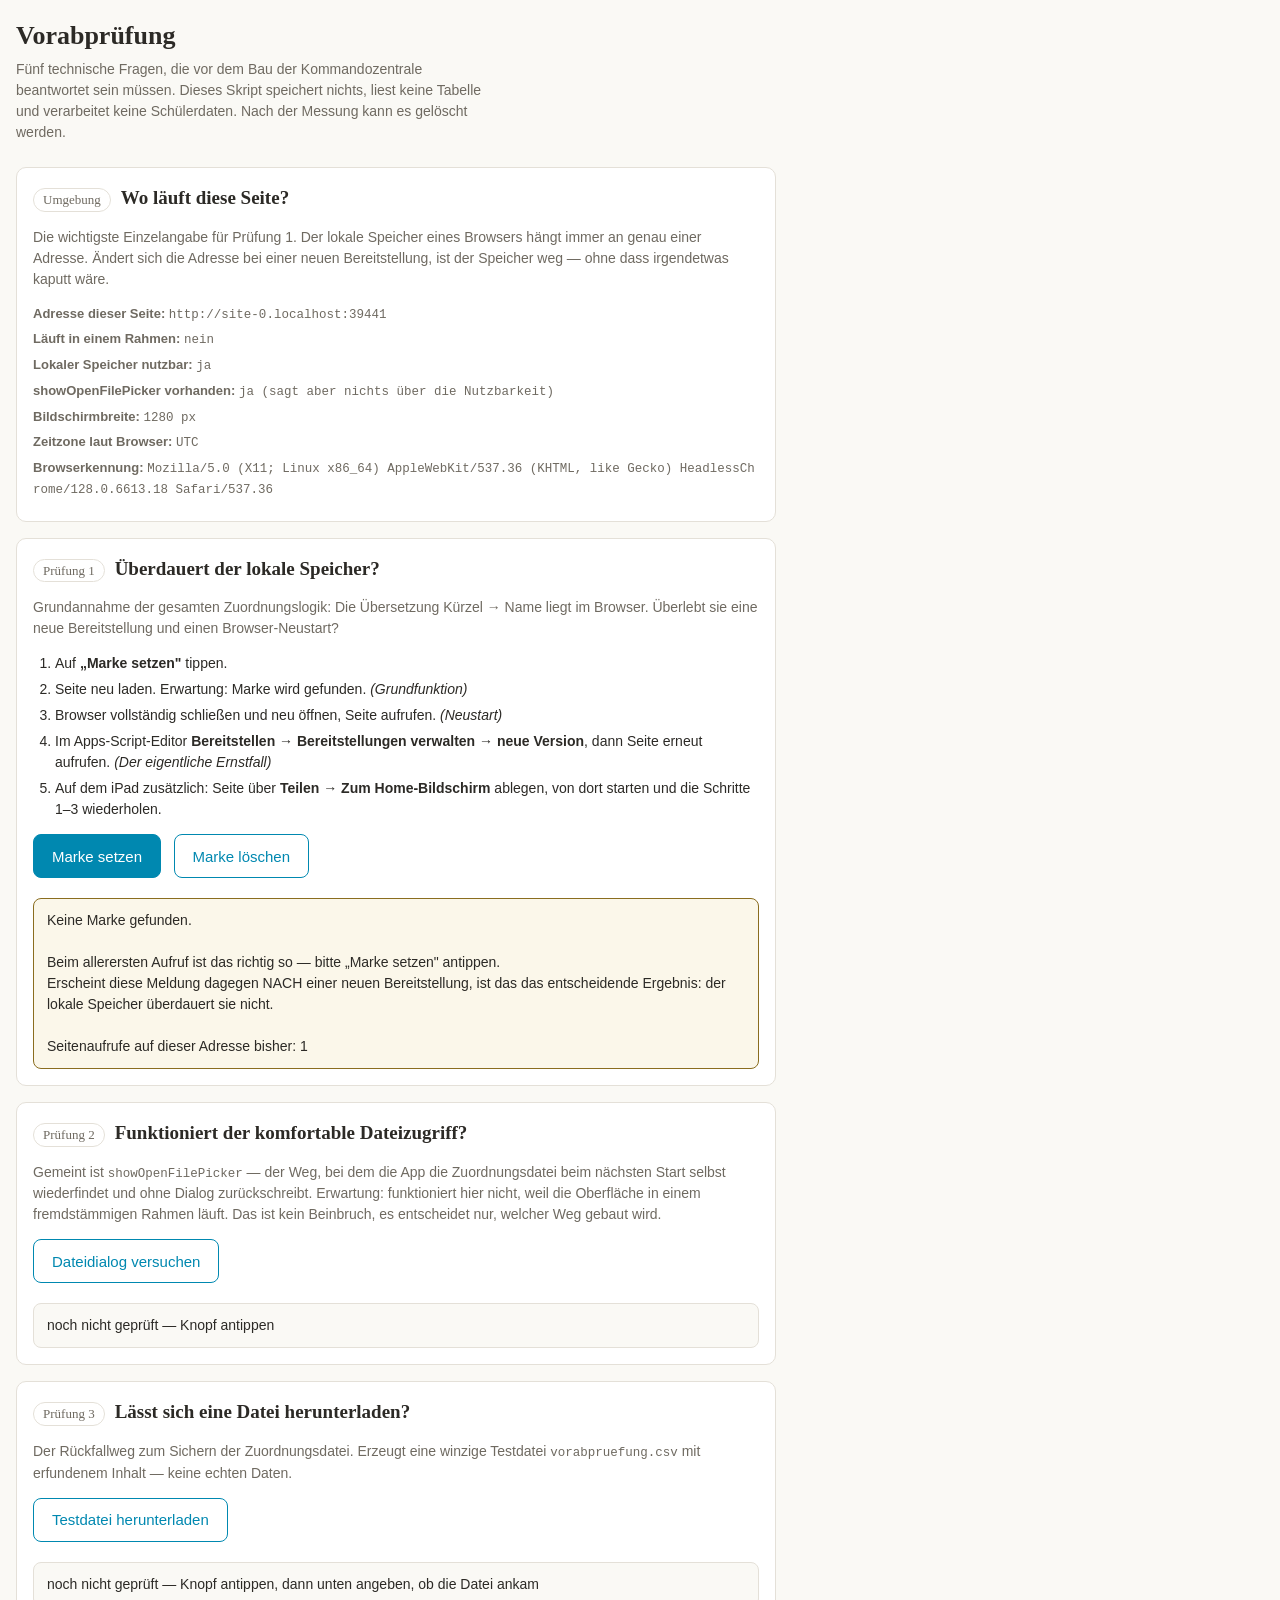
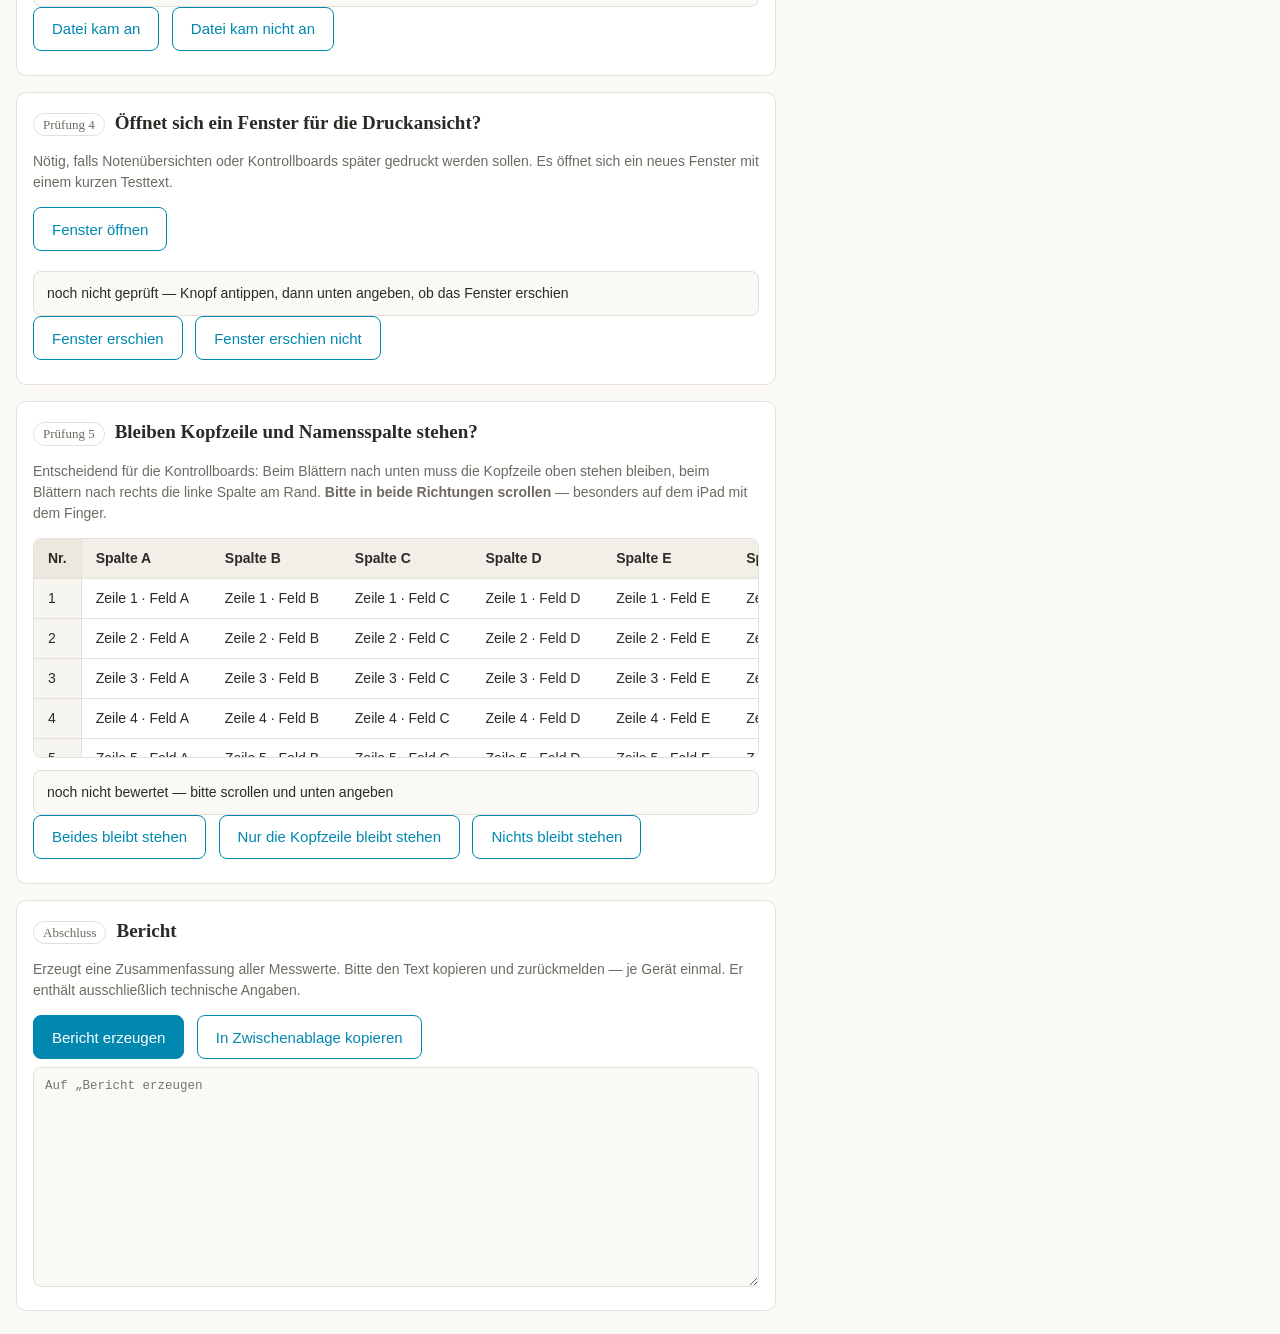
==== vorabpruefung/Index.html @ 0ca382cb "Add throwaway pre-flight check script (step 0) Standalone Apps Script web app that measures the five" ====
<!DOCTYPE html>
<html lang="de">
<head>
  <base target="_top">
  <meta charset="utf-8">
  <title>Vorabprüfung</title>
  <style>
    :root {
      --grund:        #faf9f5;
      --flaeche:      #ffffff;
      --text:         #2c2a26;
      --text-leise:   #6f6a61;
      --linie:        #e4e0d8;
      --akzent:       #0088b0;
      --gut:          #1e7a4c;
      --schlecht:     #b3261e;
      --offen:        #8a6d1f;
      --serif:        Georgia, 'Iowan Old Style', 'Times New Roman', serif;
      --sans:         -apple-system, BlinkMacSystemFont, 'Segoe UI', Roboto, sans-serif;
      --abstand:      16px;
      --radius:       10px;
    }

    * { box-sizing: border-box; }

    body {
      margin: 0;
      padding: var(--abstand);
      background: var(--grund);
      color: var(--text);
      font-family: var(--sans);
      font-size: 16px;
      line-height: 1.5;
      -webkit-text-size-adjust: 100%;
    }

    h1, h2 { font-family: var(--serif); font-weight: 600; }
    h1 { font-size: 26px; margin: 0 0 4px; }
    h2 { font-size: 19px; margin: 0 0 8px; }

    .hinweis {
      color: var(--text-leise);
      font-size: 14px;
      margin: 0 0 24px;
      max-width: 60ch;
    }

    .karte {
      background: var(--flaeche);
      border: 1px solid var(--linie);
      border-radius: var(--radius);
      padding: var(--abstand);
      margin-bottom: var(--abstand);
      max-width: 760px;
    }

    .kopf {
      display: flex;
      align-items: baseline;
      gap: 10px;
      flex-wrap: wrap;
      margin-bottom: 6px;
    }

    .nummer {
      font-family: var(--serif);
      font-size: 13px;
      color: var(--text-leise);
      border: 1px solid var(--linie);
      border-radius: 999px;
      padding: 1px 9px;
      white-space: nowrap;
    }

    .frage { color: var(--text-leise); font-size: 14px; margin: 0 0 14px; }

    button {
      font-family: var(--sans);
      font-size: 15px;
      min-height: 44px;
      padding: 10px 18px;
      margin: 0 8px 8px 0;
      background: var(--flaeche);
      color: var(--akzent);
      border: 1px solid var(--akzent);
      border-radius: 8px;
      cursor: pointer;
      -webkit-tap-highlight-color: transparent;
    }
    button:active { background: #f0f8fb; }
    button.wichtig { background: var(--akzent); color: #fff; }

    .ergebnis {
      margin-top: 12px;
      padding: 11px 13px;
      border-radius: 8px;
      border: 1px solid var(--linie);
      background: var(--grund);
      font-size: 14px;
      white-space: pre-wrap;
      word-break: break-word;
    }
    .ergebnis.gut      { border-color: var(--gut);      background: #f1f8f4; }
    .ergebnis.schlecht { border-color: var(--schlecht); background: #fdf3f2; }
    .ergebnis.offen    { border-color: var(--offen);    background: #fbf7ea; }

    .marke { font-weight: 600; }
    .marke.gut      { color: var(--gut); }
    .marke.schlecht { color: var(--schlecht); }
    .marke.offen    { color: var(--offen); }

    code, .technisch {
      font-family: ui-monospace, 'SF Mono', Menlo, Consolas, monospace;
      font-size: 12.5px;
      word-break: break-all;
    }

    /* --- Prüfung 5: sticky im eigenen Scroll-Container --------------------- */
    .scrollbereich {
      height: 220px;
      overflow: auto;
      border: 1px solid var(--linie);
      border-radius: 8px;
      background: var(--flaeche);
      -webkit-overflow-scrolling: touch;
    }
    .scrollbereich table { border-collapse: separate; border-spacing: 0; width: max-content; min-width: 100%; }
    .scrollbereich th, .scrollbereich td {
      padding: 9px 14px;
      border-bottom: 1px solid var(--linie);
      text-align: left;
      font-size: 14px;
      white-space: nowrap;
      background: var(--flaeche);
    }
    .scrollbereich thead th {
      position: -webkit-sticky; position: sticky; top: 0; z-index: 2;
      background: #f2efe8;
      border-bottom: 1px solid var(--linie);
    }
    .scrollbereich .haftlinks {
      position: -webkit-sticky; position: sticky; left: 0; z-index: 1;
      background: #f7f5f0;
      border-right: 1px solid var(--linie);
    }
    .scrollbereich thead th.haftlinks { z-index: 3; background: #ece8df; }

    .umgebung { font-size: 13px; color: var(--text-leise); }
    .umgebung div { margin-bottom: 5px; }

    textarea {
      width: 100%;
      min-height: 220px;
      font-family: ui-monospace, Menlo, Consolas, monospace;
      font-size: 12.5px;
      padding: 11px;
      border: 1px solid var(--linie);
      border-radius: 8px;
      background: var(--grund);
      color: var(--text);
    }

    ol.anleitung { margin: 0 0 14px; padding-left: 22px; font-size: 14px; }
    ol.anleitung li { margin-bottom: 5px; }

    @media (prefers-reduced-motion: reduce) {
      * { animation: none !important; transition: none !important; }
    }
  </style>
</head>
<body>

  <h1>Vorabprüfung</h1>
  <p class="hinweis">
    Fünf technische Fragen, die vor dem Bau der Kommandozentrale beantwortet sein müssen.
    Dieses Skript speichert nichts, liest keine Tabelle und verarbeitet keine Schülerdaten.
    Nach der Messung kann es gelöscht werden.
  </p>

  <!-- ===================================================================== -->
  <div class="karte">
    <div class="kopf"><span class="nummer">Umgebung</span><h2>Wo läuft diese Seite?</h2></div>
    <p class="frage">
      Die wichtigste Einzelangabe für Prüfung&nbsp;1. Der lokale Speicher eines Browsers hängt
      immer an genau einer Adresse. Ändert sich die Adresse bei einer neuen Bereitstellung,
      ist der Speicher weg — ohne dass irgendetwas kaputt wäre.
    </p>
    <div class="umgebung" id="umgebung"></div>
  </div>

  <!-- ===================================================================== -->
  <div class="karte">
    <div class="kopf"><span class="nummer">Prüfung 1</span><h2>Überdauert der lokale Speicher?</h2></div>
    <p class="frage">
      Grundannahme der gesamten Zuordnungslogik: Die Übersetzung Kürzel&nbsp;→&nbsp;Name liegt
      im Browser. Überlebt sie eine neue Bereitstellung und einen Browser-Neustart?
    </p>

    <ol class="anleitung">
      <li>Auf <strong>„Marke setzen"</strong> tippen.</li>
      <li>Seite neu laden. Erwartung: Marke wird gefunden. <em>(Grundfunktion)</em></li>
      <li>Browser vollständig schließen und neu öffnen, Seite aufrufen. <em>(Neustart)</em></li>
      <li>Im Apps-Script-Editor <strong>Bereitstellen → Bereitstellungen verwalten → neue Version</strong>,
          dann Seite erneut aufrufen. <em>(Der eigentliche Ernstfall)</em></li>
      <li>Auf dem iPad zusätzlich: Seite über <strong>Teilen → Zum Home-Bildschirm</strong> ablegen,
          von dort starten und die Schritte 1–3 wiederholen.</li>
    </ol>

    <button class="wichtig" id="btnMarkeSetzen">Marke setzen</button>
    <button id="btnMarkeLoeschen">Marke löschen</button>
    <div class="ergebnis" id="erg1">wird geprüft …</div>
  </div>

  <!-- ===================================================================== -->
  <div class="karte">
    <div class="kopf"><span class="nummer">Prüfung 2</span><h2>Funktioniert der komfortable Dateizugriff?</h2></div>
    <p class="frage">
      Gemeint ist <code>showOpenFilePicker</code> — der Weg, bei dem die App die Zuordnungsdatei
      beim nächsten Start selbst wiederfindet und ohne Dialog zurückschreibt. Erwartung:
      funktioniert hier nicht, weil die Oberfläche in einem fremdstämmigen Rahmen läuft.
      Das ist kein Beinbruch, es entscheidet nur, welcher Weg gebaut wird.
    </p>
    <button id="btnPicker">Dateidialog versuchen</button>
    <div class="ergebnis" id="erg2">noch nicht geprüft — Knopf antippen</div>
  </div>

  <!-- ===================================================================== -->
  <div class="karte">
    <div class="kopf"><span class="nummer">Prüfung 3</span><h2>Lässt sich eine Datei herunterladen?</h2></div>
    <p class="frage">
      Der Rückfallweg zum Sichern der Zuordnungsdatei. Erzeugt eine winzige Testdatei
      <code>vorabpruefung.csv</code> mit erfundenem Inhalt — keine echten Daten.
    </p>
    <button id="btnDownload">Testdatei herunterladen</button>
    <div class="ergebnis" id="erg3">noch nicht geprüft — Knopf antippen, dann unten angeben, ob die Datei ankam</div>
    <button id="btn3ja">Datei kam an</button>
    <button id="btn3nein">Datei kam nicht an</button>
  </div>

  <!-- ===================================================================== -->
  <div class="karte">
    <div class="kopf"><span class="nummer">Prüfung 4</span><h2>Öffnet sich ein Fenster für die Druckansicht?</h2></div>
    <p class="frage">
      Nötig, falls Notenübersichten oder Kontrollboards später gedruckt werden sollen.
      Es öffnet sich ein neues Fenster mit einem kurzen Testtext.
    </p>
    <button id="btnFenster">Fenster öffnen</button>
    <div class="ergebnis" id="erg4">noch nicht geprüft — Knopf antippen, dann unten angeben, ob das Fenster erschien</div>
    <button id="btn4ja">Fenster erschien</button>
    <button id="btn4nein">Fenster erschien nicht</button>
  </div>

  <!-- ===================================================================== -->
  <div class="karte">
    <div class="kopf"><span class="nummer">Prüfung 5</span><h2>Bleiben Kopfzeile und Namensspalte stehen?</h2></div>
    <p class="frage">
      Entscheidend für die Kontrollboards: Beim Blättern nach unten muss die Kopfzeile oben
      stehen bleiben, beim Blättern nach rechts die linke Spalte am Rand. <strong>Bitte in
      beide Richtungen scrollen</strong> — besonders auf dem iPad mit dem Finger.
    </p>

    <div class="scrollbereich" id="scrollbereich">
      <table>
        <thead>
          <tr>
            <th class="haftlinks">Nr.</th>
            <th>Spalte A</th><th>Spalte B</th><th>Spalte C</th>
            <th>Spalte D</th><th>Spalte E</th><th>Spalte F</th>
            <th>Spalte G</th><th>Spalte H</th>
          </tr>
        </thead>
        <tbody id="stickyKoerper"></tbody>
      </table>
    </div>

    <div class="ergebnis" id="erg5">noch nicht bewertet — bitte scrollen und unten angeben</div>
    <button id="btn5ja">Beides bleibt stehen</button>
    <button id="btn5teil">Nur die Kopfzeile bleibt stehen</button>
    <button id="btn5nein">Nichts bleibt stehen</button>
  </div>

  <!-- ===================================================================== -->
  <div class="karte">
    <div class="kopf"><span class="nummer">Abschluss</span><h2>Bericht</h2></div>
    <p class="frage">
      Erzeugt eine Zusammenfassung aller Messwerte. Bitte den Text kopieren und
      zurückmelden — je Gerät einmal. Er enthält ausschließlich technische Angaben.
    </p>
    <button class="wichtig" id="btnBericht">Bericht erzeugen</button>
    <button id="btnKopieren">In Zwischenablage kopieren</button>
    <div id="kopierStatus" class="ergebnis" style="display:none"></div>
    <textarea id="bericht" readonly placeholder="Auf „Bericht erzeugen" tippen …"></textarea>
  </div>

<script>
(function () {
  'use strict';

  var SCHLUESSEL = 'vorabpruefung_marke';
  var SITZUNG    = 'vorabpruefung_zaehler';

  // Ergebnisse, die der Bericht am Ende einsammelt.
  var befund = {
    p1: 'nicht geprüft',
    p2: 'nicht geprüft',
    p3: 'nicht geprüft',
    p4: 'nicht geprüft',
    p5: 'nicht geprüft'
  };

  // --- Gekapselter Speicherzugriff; Safari wirft im privaten Modus. --------
  function lies(schluessel) {
    try { return window.localStorage.getItem(schluessel); }
    catch (e) { return { fehler: e.name + ': ' + e.message }; }
  }
  function schreib(schluessel, wert) {
    try { window.localStorage.setItem(schluessel, wert); return true; }
    catch (e) { return e.name + ': ' + e.message; }
  }
  function entferne(schluessel) {
    try { window.localStorage.removeItem(schluessel); return true; }
    catch (e) { return e.name + ': ' + e.message; }
  }

  function el(id) { return document.getElementById(id); }

  function zeige(id, text, art) {
    var k = el(id);
    k.textContent = text;
    k.className = 'ergebnis' + (art ? ' ' + art : '');
  }

  function jetzt() {
    var d = new Date();
    function z(n) { return (n < 10 ? '0' : '') + n; }
    return d.getFullYear() + '-' + z(d.getMonth() + 1) + '-' + z(d.getDate()) +
           ' ' + z(d.getHours()) + ':' + z(d.getMinutes()) + ':' + z(d.getSeconds());
  }

  // === Umgebung ==========================================================
  var herkunft = '(nicht lesbar)';
  try { herkunft = window.location.origin; } catch (e) {}

  var imRahmen = false;
  try { imRahmen = (window.self !== window.top); } catch (e) { imRahmen = true; }

  var speicherVerfuegbar = true;
  var speicherFehler = '';
  try {
    window.localStorage.setItem('vorabpruefung_probe', '1');
    window.localStorage.removeItem('vorabpruefung_probe');
  } catch (e) {
    speicherVerfuegbar = false;
    speicherFehler = e.name + ': ' + e.message;
  }

  (function zeigeUmgebung() {
    var zeilen = [
      ['Adresse dieser Seite', herkunft],
      ['Läuft in einem Rahmen', imRahmen ? 'ja (erwartet)' : 'nein'],
      ['Lokaler Speicher nutzbar', speicherVerfuegbar ? 'ja' : 'NEIN — ' + speicherFehler],
      ['showOpenFilePicker vorhanden', (typeof window.showOpenFilePicker === 'function') ? 'ja (sagt aber nichts über die Nutzbarkeit)' : 'nein'],
      ['Bildschirmbreite', window.innerWidth + ' px'],
      ['Zeitzone laut Browser', (function () {
        try { return Intl.DateTimeFormat().resolvedOptions().timeZone; } catch (e) { return 'unbekannt'; }
      })()],
      ['Browserkennung', navigator.userAgent]
    ];
    var html = '';
    for (var i = 0; i < zeilen.length; i++) {
      html += '<div><strong>' + zeilen[i][0] + ':</strong> <span class="technisch">' +
              String(zeilen[i][1]).replace(/&/g, '&amp;').replace(/</g, '&lt;') + '</span></div>';
    }
    el('umgebung').innerHTML = html;
  })();

  // === Prüfung 1: lokaler Speicher =======================================
  function pruefeMarke() {
    if (!speicherVerfuegbar) {
      befund.p1 = 'FEHLGESCHLAGEN — lokaler Speicher gar nicht nutzbar (' + speicherFehler + ')';
      zeige('erg1', 'Der lokale Speicher ist auf diesem Gerät nicht nutzbar.\n' + speicherFehler,
            'schlecht');
      return;
    }

    var roh = lies(SCHLUESSEL);
    if (roh && roh.fehler) {
      befund.p1 = 'FEHLGESCHLAGEN — ' + roh.fehler;
      zeige('erg1', 'Lesefehler: ' + roh.fehler, 'schlecht');
      return;
    }

    // Sitzungszähler: zeigt, ob Speichern innerhalb einer Sitzung überhaupt greift.
    var zaehler = parseInt(lies(SITZUNG), 10);
    zaehler = (isNaN(zaehler) ? 0 : zaehler) + 1;
    schreib(SITZUNG, String(zaehler));

    if (!roh) {
      befund.p1 = 'keine Marke gefunden (Aufruf Nr. ' + zaehler + ')';
      zeige('erg1',
        'Keine Marke gefunden.\n\n' +
        'Beim allerersten Aufruf ist das richtig so — bitte „Marke setzen" antippen.\n' +
        'Erscheint diese Meldung dagegen NACH einer neuen Bereitstellung, ist das das ' +
        'entscheidende Ergebnis: der lokale Speicher überdauert sie nicht.\n\n' +
        'Seitenaufrufe auf dieser Adresse bisher: ' + zaehler,
        'offen');
      return;
    }

    var daten;
    try { daten = JSON.parse(roh); }
    catch (e) {
      befund.p1 = 'Marke unlesbar';
      zeige('erg1', 'Die Marke ist vorhanden, aber unlesbar: ' + roh, 'schlecht');
      return;
    }

    var gleicheAdresse = (daten.herkunft === herkunft);
    var text =
      'Marke gefunden.\n\n' +
      'gesetzt am:       ' + daten.zeit + '\n' +
      'gesetzt auf:      ' + daten.herkunft + '\n' +
      'aktuelle Adresse: ' + herkunft + '\n' +
      'Seitenaufrufe:    ' + zaehler + '\n\n';

    if (gleicheAdresse) {
      text += 'Die Adresse ist unverändert. Der lokale Speicher hat überdauert.\n' +
              'Bitte jetzt eine neue Version bereitstellen und erneut aufrufen — ' +
              'erst das ist der eigentliche Ernstfall.';
      befund.p1 = 'Marke überdauert, Adresse unverändert (gesetzt ' + daten.zeit + ', Aufruf Nr. ' + zaehler + ')';
      zeige('erg1', text, 'gut');
    } else {
      text += 'ACHTUNG: Die Adresse hat sich geändert — und die Marke ist trotzdem da. ' +
              'Das wäre ungewöhnlich. Bitte genau so zurückmelden.';
      befund.p1 = 'Marke überdauert TROTZ geänderter Adresse (' + daten.herkunft + ' → ' + herkunft + ')';
      zeige('erg1', text, 'offen');
    }
  }

  el('btnMarkeSetzen').addEventListener('click', function () {
    var ergebnis = schreib(SCHLUESSEL, JSON.stringify({ zeit: jetzt(), herkunft: herkunft }));
    if (ergebnis === true) {
      zeige('erg1', 'Marke gesetzt am ' + jetzt() + '.\n\n' +
                    'Jetzt bitte der Reihe nach: neu laden, Browser neu starten, ' +
                    'neue Version bereitstellen — und nach jedem Schritt wieder hierher.', 'gut');
      befund.p1 = 'Marke soeben gesetzt, noch nicht nachgeprüft';
    } else {
      zeige('erg1', 'Marke konnte nicht gesetzt werden: ' + ergebnis, 'schlecht');
      befund.p1 = 'FEHLGESCHLAGEN beim Setzen — ' + ergebnis;
    }
  });

  el('btnMarkeLoeschen').addEventListener('click', function () {
    entferne(SCHLUESSEL);
    entferne(SITZUNG);
    zeige('erg1', 'Marke und Zähler gelöscht. Die Prüfung beginnt von vorn.', 'offen');
    befund.p1 = 'zurückgesetzt';
  });

  // === Prüfung 2: Dateidialog ============================================
  el('btnPicker').addEventListener('click', function () {
    if (typeof window.showOpenFilePicker !== 'function') {
      befund.p2 = 'nicht vorhanden — Weg 2 (Dateiauswahl) nötig';
      zeige('erg2',
        'showOpenFilePicker ist in diesem Browser gar nicht vorhanden.\n' +
        'Erwartetes Ergebnis auf dem iPad. Die App nutzt den Dateiauswahl-Weg.',
        'offen');
      return;
    }
    try {
      var ergebnis = window.showOpenFilePicker({ multiple: false });
      if (ergebnis && typeof ergebnis.then === 'function') {
        ergebnis.then(function () {
          befund.p2 = 'FUNKTIONIERT — komfortabler Dateizugriff verfügbar';
          zeige('erg2', 'Der Dateidialog hat funktioniert. Der komfortable Weg ist verfügbar.', 'gut');
        }).catch(function (e) {
          if (e && e.name === 'AbortError') {
            befund.p2 = 'Dialog erschien, wurde aber abgebrochen — bitte wiederholen und eine Datei wählen';
            zeige('erg2', 'Der Dialog ist erschienen, wurde aber abgebrochen.\n' +
                          'Das heißt: der Weg funktioniert grundsätzlich. Bitte noch einmal ' +
                          'antippen und eine beliebige Datei auswählen.', 'offen');
          } else {
            befund.p2 = 'BLOCKIERT — ' + (e && e.name) + ': ' + (e && e.message);
            zeige('erg2', 'Der Dialog wurde blockiert.\n\n' + (e && e.name) + ': ' + (e && e.message) +
                          '\n\nErwartetes Ergebnis im Apps-Script-Rahmen. Die App nutzt den ' +
                          'Dateiauswahl-Weg.', 'offen');
          }
        });
      }
    } catch (e) {
      befund.p2 = 'BLOCKIERT (sofort) — ' + e.name + ': ' + e.message;
      zeige('erg2', 'Der Aufruf wurde sofort abgewiesen.\n\n' + e.name + ': ' + e.message +
                    '\n\nErwartetes Ergebnis. Die App nutzt den Dateiauswahl-Weg.', 'offen');
    }
  });

  // === Prüfung 3: Download ===============================================
  el('btnDownload').addEventListener('click', function () {
    try {
      var inhalt = '﻿schluessel;spalte_a;spalte_b\r\nTEST-01;wert;wert\r\n';
      var blob = new Blob([inhalt], { type: 'text/csv;charset=utf-8' });
      var url  = URL.createObjectURL(blob);
      var a = document.createElement('a');
      a.href = url;
      a.download = 'vorabpruefung.csv';
      document.body.appendChild(a);
      a.click();
      document.body.removeChild(a);
      setTimeout(function () { URL.revokeObjectURL(url); }, 4000);
      zeige('erg3', 'Download ausgelöst — es gab keinen Fehler.\n\n' +
                    'Bitte prüfen, ob „vorabpruefung.csv" tatsächlich angekommen ist, ' +
                    'und unten angeben.', 'offen');
      befund.p3 = 'ausgelöst, Ankunft noch nicht bestätigt';
    } catch (e) {
      zeige('erg3', 'Fehler: ' + e.name + ': ' + e.message, 'schlecht');
      befund.p3 = 'FEHLGESCHLAGEN — ' + e.name + ': ' + e.message;
    }
  });
  el('btn3ja').addEventListener('click', function () {
    befund.p3 = 'FUNKTIONIERT — Datei kam an';
    zeige('erg3', 'Notiert: Die Datei kam an.', 'gut');
  });
  el('btn3nein').addEventListener('click', function () {
    befund.p3 = 'FEHLGESCHLAGEN — Datei kam nicht an';
    zeige('erg3', 'Notiert: Die Datei kam nicht an.', 'schlecht');
  });

  // === Prüfung 4: Fenster ================================================
  el('btnFenster').addEventListener('click', function () {
    try {
      var html = '<!DOCTYPE html><html lang="de"><head><meta charset="utf-8">' +
                 '<title>Druckansicht</title></head><body style="font-family:Georgia,serif;padding:40px">' +
                 '<h1>Druckansicht</h1><p>Wenn Sie diesen Text sehen, funktioniert die Druckansicht.</p>' +
                 '</body></html>';
      var blob = new Blob([html], { type: 'text/html' });
      var url  = URL.createObjectURL(blob);
      var fenster = window.open(url, '_blank');
      if (!fenster) {
        zeige('erg4', 'Das Fenster wurde blockiert (kein Fenster-Objekt zurückgegeben).\n' +
                      'Möglicherweise ein Popup-Blocker. Bitte unten trotzdem angeben, ' +
                      'was Sie beobachtet haben.', 'schlecht');
        befund.p4 = 'BLOCKIERT — kein Fenster geöffnet';
      } else {
        zeige('erg4', 'Fenster ausgelöst — es gab keinen Fehler.\n\n' +
                      'Bitte prüfen, ob es tatsächlich erschien, und unten angeben.', 'offen');
        befund.p4 = 'ausgelöst, Erscheinen noch nicht bestätigt';
      }
      setTimeout(function () { URL.revokeObjectURL(url); }, 20000);
    } catch (e) {
      zeige('erg4', 'Fehler: ' + e.name + ': ' + e.message, 'schlecht');
      befund.p4 = 'FEHLGESCHLAGEN — ' + e.name + ': ' + e.message;
    }
  });
  el('btn4ja').addEventListener('click', function () {
    befund.p4 = 'FUNKTIONIERT — Fenster erschien';
    zeige('erg4', 'Notiert: Das Fenster erschien.', 'gut');
  });
  el('btn4nein').addEventListener('click', function () {
    befund.p4 = 'FEHLGESCHLAGEN — Fenster erschien nicht';
    zeige('erg4', 'Notiert: Das Fenster erschien nicht.', 'schlecht');
  });

  // === Prüfung 5: sticky =================================================
  (function baueTabelle() {
    var koerper = el('stickyKoerper');
    var html = '';
    for (var i = 1; i <= 25; i++) {
      html += '<tr><td class="haftlinks">' + i + '</td>';
      for (var s = 0; s < 8; s++) {
        html += '<td>Zeile ' + i + ' · Feld ' + String.fromCharCode(65 + s) + '</td>';
      }
      html += '</tr>';
    }
    koerper.innerHTML = html;
  })();

  // Zusätzlich maschinell prüfen, ob der Browser sticky überhaupt kennt.
  var stickyBekannt = (function () {
    try {
      var p = document.createElement('div');
      p.style.position = 'sticky';
      if (p.style.position === 'sticky') return true;
      p.style.position = '-webkit-sticky';
      return p.style.position === '-webkit-sticky';
    } catch (e) { return false; }
  })();

  el('btn5ja').addEventListener('click', function () {
    befund.p5 = 'FUNKTIONIERT — Kopfzeile und linke Spalte bleiben stehen';
    zeige('erg5', 'Notiert: Beides bleibt stehen.', 'gut');
  });
  el('btn5teil').addEventListener('click', function () {
    befund.p5 = 'TEILWEISE — nur die Kopfzeile bleibt stehen, die linke Spalte nicht';
    zeige('erg5', 'Notiert: Nur die Kopfzeile bleibt stehen.', 'offen');
  });
  el('btn5nein').addEventListener('click', function () {
    befund.p5 = 'FEHLGESCHLAGEN — nichts bleibt stehen';
    zeige('erg5', 'Notiert: Nichts bleibt stehen.', 'schlecht');
  });

  // === Bericht ===========================================================
  function erzeugeBericht() {
    var z = [];
    z.push('VORABPRUEFUNG — BERICHT');
    z.push('erzeugt: ' + jetzt());
    z.push('');
    z.push('UMGEBUNG');
    z.push('  Adresse:            ' + herkunft);
    z.push('  Im Rahmen:          ' + (imRahmen ? 'ja' : 'nein'));
    z.push('  Speicher nutzbar:   ' + (speicherVerfuegbar ? 'ja' : 'NEIN — ' + speicherFehler));
    z.push('  sticky bekannt:     ' + (stickyBekannt ? 'ja' : 'nein'));
    z.push('  Zeitzone:           ' + (function () {
      try { return Intl.DateTimeFormat().resolvedOptions().timeZone; } catch (e) { return 'unbekannt'; }
    })());
    z.push('  Breite:             ' + window.innerWidth + ' px');
    z.push('  Browser:            ' + navigator.userAgent);
    z.push('');
    z.push('ERGEBNISSE');
    z.push('  1 lokaler Speicher: ' + befund.p1);
    z.push('  2 Dateidialog:      ' + befund.p2);
    z.push('  3 Download:         ' + befund.p3);
    z.push('  4 Fenster:          ' + befund.p4);
    z.push('  5 haftende Spalten: ' + befund.p5);
    z.push('');
    z.push('GERAET (bitte von Hand ergaenzen): ');
    z.push('SCHRITT (neu geladen / Browser neu gestartet / neu bereitgestellt): ');
    return z.join('\n');
  }

  el('btnBericht').addEventListener('click', function () {
    el('bericht').value = erzeugeBericht();
  });

  el('btnKopieren').addEventListener('click', function () {
    var feld = el('bericht');
    if (!feld.value) feld.value = erzeugeBericht();
    var status = el('kopierStatus');
    status.style.display = 'block';

    function erfolg() {
      status.textContent = 'Kopiert. Bitte zurückmelden.';
      status.className = 'ergebnis gut';
    }
    function misserfolg() {
      status.textContent = 'Automatisches Kopieren nicht möglich — im Rahmen oft gesperrt. ' +
                           'Bitte den Text unten von Hand markieren und kopieren.';
      status.className = 'ergebnis offen';
    }

    try {
      if (navigator.clipboard && navigator.clipboard.writeText) {
        navigator.clipboard.writeText(feld.value).then(erfolg).catch(function () {
          feld.select(); misserfolg();
        });
      } else {
        feld.select();
        var ok = false;
        try { ok = document.execCommand('copy'); } catch (e) { ok = false; }
        if (ok) { erfolg(); } else { misserfolg(); }
      }
    } catch (e) {
      feld.select();
      misserfolg();
    }
  });

  // === Start =============================================================
  pruefeMarke();
})();
</script>

</body>
</html>
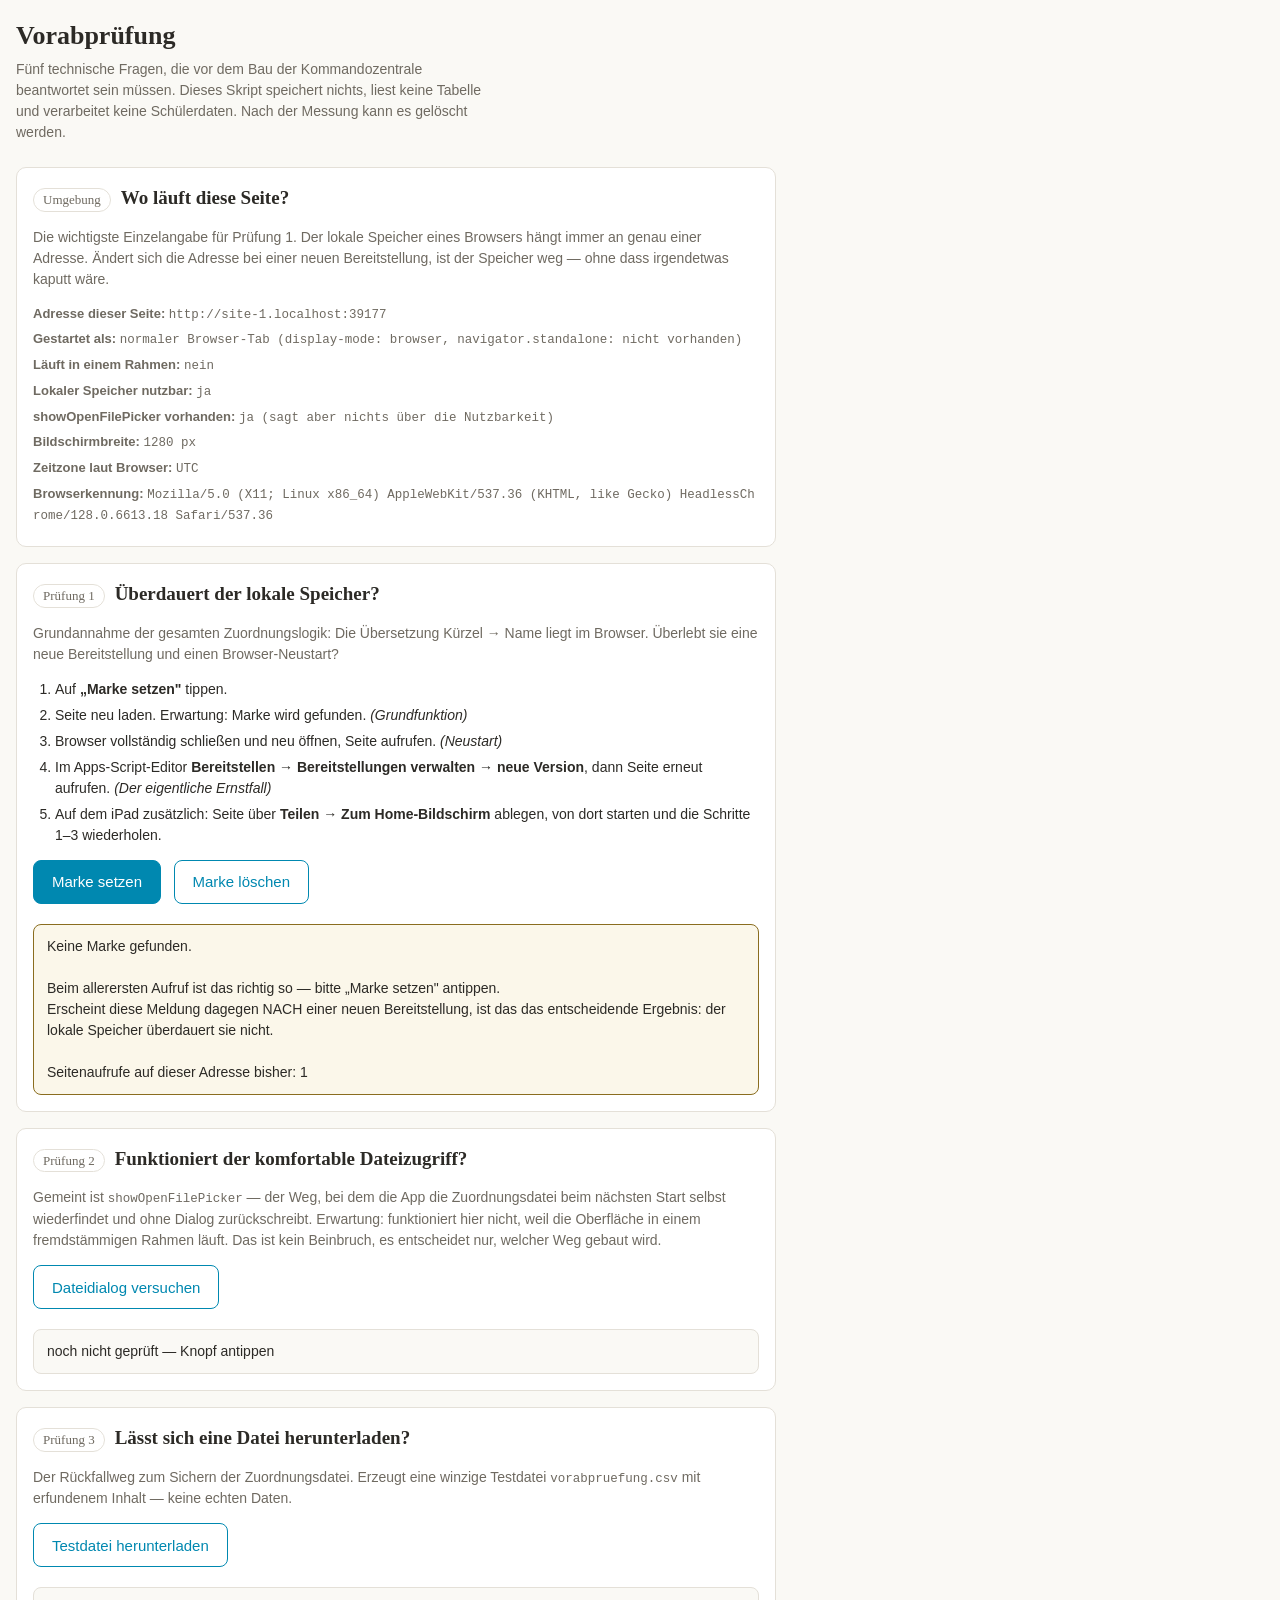
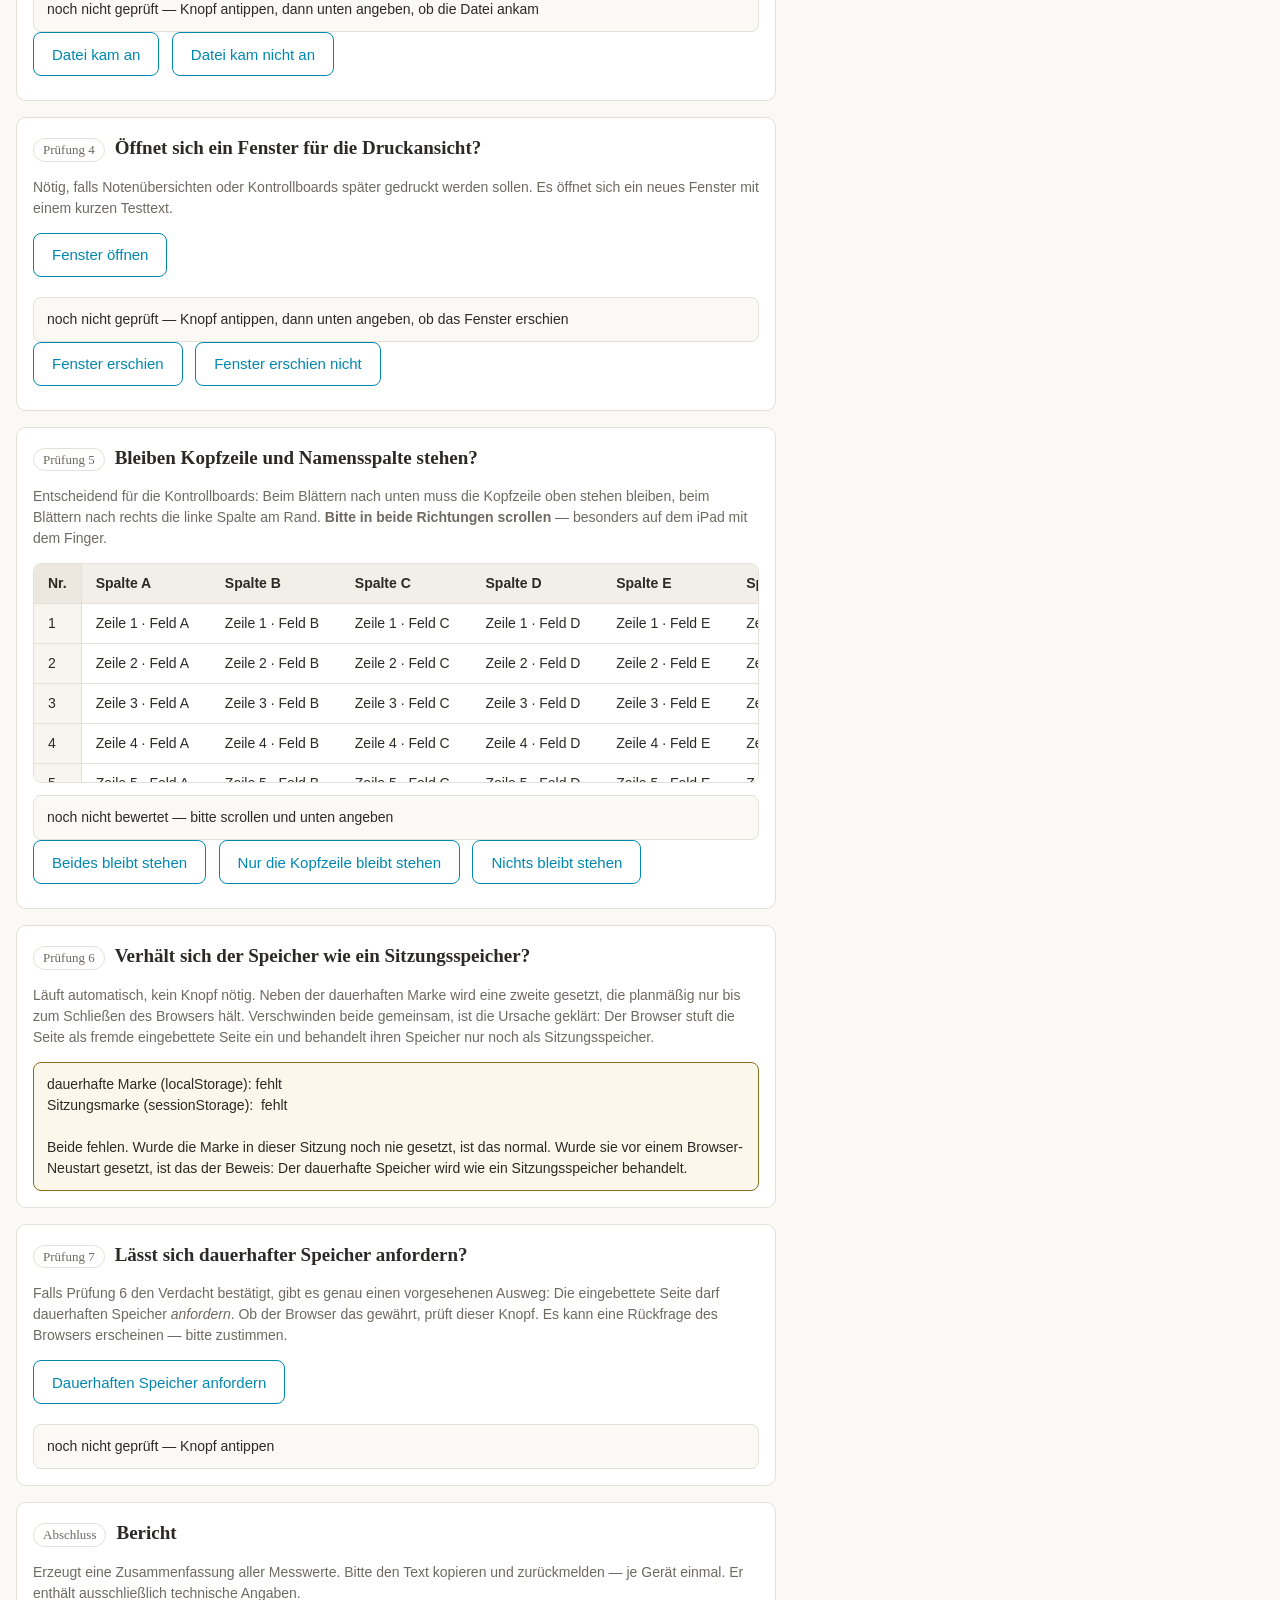
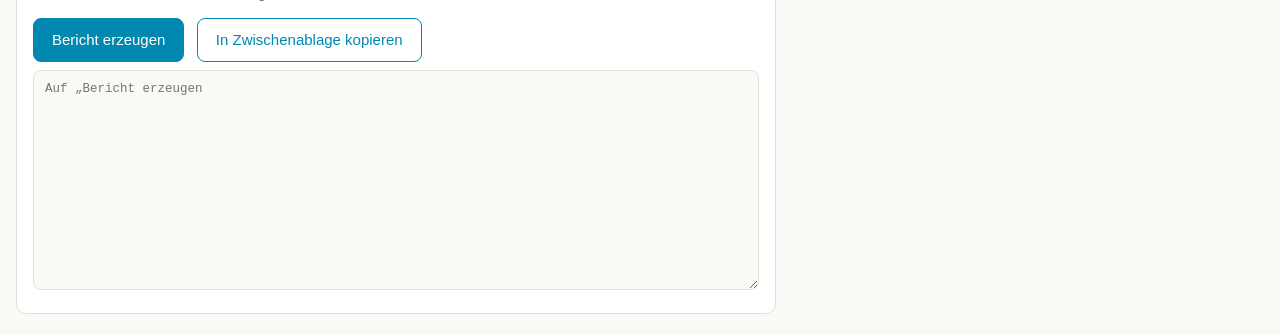
==== commit 434c7319: "Extend pre-flight check with storage-partitioning probes First round showed the iPad loses the local" ====
--- a/vorabpruefung/Index.html
+++ b/vorabpruefung/Index.html
@@ -281,6 +281,31 @@
 
   <!-- ===================================================================== -->
   <div class="karte">
+    <div class="kopf"><span class="nummer">Prüfung 6</span><h2>Verhält sich der Speicher wie ein Sitzungsspeicher?</h2></div>
+    <p class="frage">
+      Läuft automatisch, kein Knopf nötig. Neben der dauerhaften Marke wird eine zweite
+      gesetzt, die planmäßig nur bis zum Schließen des Browsers hält. Verschwinden beide
+      gemeinsam, ist die Ursache geklärt: Der Browser stuft die Seite als fremde
+      eingebettete Seite ein und behandelt ihren Speicher nur noch als Sitzungsspeicher.
+    </p>
+    <div class="ergebnis" id="erg6">wird geprüft …</div>
+  </div>
+
+  <!-- ===================================================================== -->
+  <div class="karte">
+    <div class="kopf"><span class="nummer">Prüfung 7</span><h2>Lässt sich dauerhafter Speicher anfordern?</h2></div>
+    <p class="frage">
+      Falls Prüfung 6 den Verdacht bestätigt, gibt es genau einen vorgesehenen Ausweg:
+      Die eingebettete Seite darf dauerhaften Speicher <em>anfordern</em>. Ob der Browser
+      das gewährt, prüft dieser Knopf. Es kann eine Rückfrage des Browsers erscheinen —
+      bitte zustimmen.
+    </p>
+    <button id="btnSpeicherzugriff">Dauerhaften Speicher anfordern</button>
+    <div class="ergebnis" id="erg7">noch nicht geprüft — Knopf antippen</div>
+  </div>
+
+  <!-- ===================================================================== -->
+  <div class="karte">
     <div class="kopf"><span class="nummer">Abschluss</span><h2>Bericht</h2></div>
     <p class="frage">
       Erzeugt eine Zusammenfassung aller Messwerte. Bitte den Text kopieren und
@@ -298,6 +323,7 @@
 
   var SCHLUESSEL = 'vorabpruefung_marke';
   var SITZUNG    = 'vorabpruefung_zaehler';
+  var SITZMARKE  = 'vorabpruefung_sitzungsmarke';
 
   // Ergebnisse, die der Bericht am Ende einsammelt.
   var befund = {
@@ -305,7 +331,9 @@
     p2: 'nicht geprüft',
     p3: 'nicht geprüft',
     p4: 'nicht geprüft',
-    p5: 'nicht geprüft'
+    p5: 'nicht geprüft',
+    p6: 'nicht geprüft',
+    p7: 'nicht geprüft'
   };
 
   // --- Gekapselter Speicherzugriff; Safari wirft im privaten Modus. --------
@@ -320,6 +348,15 @@
   function entferne(schluessel) {
     try { window.localStorage.removeItem(schluessel); return true; }
     catch (e) { return e.name + ': ' + e.message; }
+  }
+
+  // Sitzungsspeicher: ueberlebt planmaessig das Neuladen, aber nie einen
+  // Browser-Neustart. Dient als Vergleichsmassstab fuer Pruefung 6.
+  function liesSitzung(schluessel) {
+    try { return window.sessionStorage.getItem(schluessel); } catch (e) { return null; }
+  }
+  function schreibSitzung(schluessel, wert) {
+    try { window.sessionStorage.setItem(schluessel, wert); return true; } catch (e) { return false; }
   }
 
   function el(id) { return document.getElementById(id); }
@@ -343,6 +380,28 @@
 
   var imRahmen = false;
   try { imRahmen = (window.self !== window.top); } catch (e) { imRahmen = true; }
+
+  // Laeuft die Seite als Home-Bildschirm-App oder im normalen Browser?
+  // Entscheidend fuer die Bewertung von Pruefung 1 auf dem iPad.
+  var anzeigeModus = (function () {
+    var treffer = [];
+    ['standalone', 'fullscreen', 'minimal-ui', 'browser'].forEach(function (modus) {
+      try {
+        if (window.matchMedia('(display-mode: ' + modus + ')').matches) treffer.push(modus);
+      } catch (e) {}
+    });
+    var navFlag = 'nicht vorhanden';
+    try {
+      if (typeof navigator.standalone !== 'undefined') navFlag = String(navigator.standalone);
+    } catch (e) {}
+    return {
+      medien: treffer.length ? treffer.join(', ') : 'unbekannt',
+      navigatorFlag: navFlag,
+      text: (treffer.indexOf('standalone') !== -1 || treffer.indexOf('fullscreen') !== -1 || navFlag === 'true')
+              ? 'Home-Bildschirm-App'
+              : (treffer.indexOf('browser') !== -1 ? 'normaler Browser-Tab' : 'nicht eindeutig erkennbar')
+    };
+  })();
 
   var speicherVerfuegbar = true;
   var speicherFehler = '';
@@ -357,6 +416,8 @@
   (function zeigeUmgebung() {
     var zeilen = [
       ['Adresse dieser Seite', herkunft],
+      ['Gestartet als', anzeigeModus.text + '  (display-mode: ' + anzeigeModus.medien +
+                        ', navigator.standalone: ' + anzeigeModus.navigatorFlag + ')'],
       ['Läuft in einem Rahmen', imRahmen ? 'ja (erwartet)' : 'nein'],
       ['Lokaler Speicher nutzbar', speicherVerfuegbar ? 'ja' : 'NEIN — ' + speicherFehler],
       ['showOpenFilePicker vorhanden', (typeof window.showOpenFilePicker === 'function') ? 'ja (sagt aber nichts über die Nutzbarkeit)' : 'nein'],
@@ -439,6 +500,7 @@
 
   el('btnMarkeSetzen').addEventListener('click', function () {
     var ergebnis = schreib(SCHLUESSEL, JSON.stringify({ zeit: jetzt(), herkunft: herkunft }));
+    schreibSitzung(SITZMARKE, jetzt());
     if (ergebnis === true) {
       zeige('erg1', 'Marke gesetzt am ' + jetzt() + '.\n\n' +
                     'Jetzt bitte der Reihe nach: neu laden, Browser neu starten, ' +
@@ -453,6 +515,7 @@
   el('btnMarkeLoeschen').addEventListener('click', function () {
     entferne(SCHLUESSEL);
     entferne(SITZUNG);
+    try { window.sessionStorage.removeItem(SITZMARKE); } catch (e) {}
     zeige('erg1', 'Marke und Zähler gelöscht. Die Prüfung beginnt von vorn.', 'offen');
     befund.p1 = 'zurückgesetzt';
   });
@@ -598,6 +661,86 @@
     zeige('erg5', 'Notiert: Nichts bleibt stehen.', 'schlecht');
   });
 
+  // === Prüfung 6: verhält sich localStorage wie sessionStorage? ==========
+  (function pruefeSpeicherart() {
+    var dauerhaft = lies(SCHLUESSEL);
+    var sitzung   = liesSitzung(SITZMARKE);
+    var hatDauerhaft = !!(dauerhaft && !dauerhaft.fehler);
+    var hatSitzung   = !!sitzung;
+
+    var text = 'dauerhafte Marke (localStorage): ' + (hatDauerhaft ? 'vorhanden' : 'fehlt') + '\n' +
+               'Sitzungsmarke (sessionStorage):  ' + (hatSitzung   ? 'vorhanden' : 'fehlt') + '\n\n';
+
+    if (!hatDauerhaft && !hatSitzung) {
+      befund.p6 = 'beide Marken fehlen — entweder noch nichts gesetzt, oder beide gemeinsam verloren';
+      text += 'Beide fehlen. Wurde die Marke in dieser Sitzung noch nie gesetzt, ist das ' +
+              'normal. Wurde sie vor einem Browser-Neustart gesetzt, ist das der Beweis: ' +
+              'Der dauerhafte Speicher wird wie ein Sitzungsspeicher behandelt.';
+      zeige('erg6', text, 'offen');
+    } else if (hatDauerhaft && !hatSitzung) {
+      befund.p6 = 'GUT — dauerhafte Marke überlebt, Sitzungsmarke nicht (normales Verhalten)';
+      text += 'Genau das erwartete, gesunde Verhalten: Die Sitzungsmarke ist beim Neustart ' +
+              'verschwunden, die dauerhafte Marke hat überdauert. Der Speicher ist ' +
+              'wirklich dauerhaft.';
+      zeige('erg6', text, 'gut');
+    } else if (hatDauerhaft && hatSitzung) {
+      befund.p6 = 'beide vorhanden — Browser wurde nicht neu gestartet, noch keine Aussage';
+      text += 'Beide sind da. Das heißt nur, dass der Browser seit dem Setzen nicht ' +
+              'vollständig geschlossen wurde. Für eine Aussage bitte den Browser ganz ' +
+              'schließen und wiederkommen.';
+      zeige('erg6', text, 'offen');
+    } else {
+      befund.p6 = 'ungewöhnlich — Sitzungsmarke ohne dauerhafte Marke';
+      text += 'Ungewöhnliche Kombination. Bitte genau so zurückmelden.';
+      zeige('erg6', text, 'schlecht');
+    }
+  })();
+
+  // === Prüfung 7: Storage Access API =====================================
+  el('btnSpeicherzugriff').addEventListener('click', function () {
+    if (typeof document.requestStorageAccess !== 'function') {
+      befund.p7 = 'nicht vorhanden — Browser kennt die Anforderung nicht';
+      zeige('erg7', 'Dieser Browser kennt die Möglichkeit nicht, dauerhaften Speicher ' +
+                    'anzufordern. Damit ist dieser Ausweg hier nicht verfügbar.', 'offen');
+      return;
+    }
+
+    function melde(text, art, kurz) {
+      befund.p7 = kurz;
+      zeige('erg7', text, art);
+    }
+
+    var vorher = 'unbekannt';
+    var kette = (typeof document.hasStorageAccess === 'function')
+      ? document.hasStorageAccess().then(function (ja) { vorher = ja ? 'ja' : 'nein'; },
+                                         function () { vorher = 'nicht ermittelbar'; })
+      : Promise.resolve();
+
+    kette.then(function () {
+      return document.requestStorageAccess();
+    }).then(function () {
+      // Nach der Gewährung testweise schreiben und sofort wieder lesen.
+      var probe = schreib('vorabpruefung_sa_probe', jetzt());
+      melde('GEWÄHRT.\n\n' +
+            'Zugriff vorher bereits vorhanden: ' + vorher + '\n' +
+            'Schreibprobe danach: ' + (probe === true ? 'erfolgreich' : 'fehlgeschlagen — ' + probe) +
+            '\n\nDas ist eine gute Nachricht: Es gibt einen Weg zu dauerhaftem Speicher. ' +
+            'Bitte jetzt den Browser vollständig schließen, wiederkommen und erneut ' +
+            'anfordern — nur wenn die Marke dann noch da ist, trägt der Weg wirklich.',
+            'gut', 'GEWÄHRT (vorher: ' + vorher + ', Schreibprobe: ' +
+            (probe === true ? 'ok' : 'fehlgeschlagen') + ')');
+    }).catch(function (e) {
+      var name = (e && e.name) ? e.name : 'unbekannt';
+      var text = (e && e.message) ? e.message : '';
+      melde('ABGELEHNT.\n\n' +
+            'Zugriff vorher bereits vorhanden: ' + vorher + '\n' +
+            name + (text ? ': ' + text : '') +
+            '\n\nDamit ist dieser Ausweg hier nicht verfügbar. Kein Beinbruch — es ' +
+            'bedeutet nur, dass die Zuordnungsliste bei Bedarf neu geladen wird.',
+            'offen', 'ABGELEHNT — ' + name + (text ? ': ' + text : ''));
+    });
+  });
+
   // === Bericht ===========================================================
   function erzeugeBericht() {
     var z = [];
@@ -606,6 +749,9 @@
     z.push('');
     z.push('UMGEBUNG');
     z.push('  Adresse:            ' + herkunft);
+    z.push('  Gestartet als:      ' + anzeigeModus.text +
+           ' (display-mode: ' + anzeigeModus.medien +
+           ', navigator.standalone: ' + anzeigeModus.navigatorFlag + ')');
     z.push('  Im Rahmen:          ' + (imRahmen ? 'ja' : 'nein'));
     z.push('  Speicher nutzbar:   ' + (speicherVerfuegbar ? 'ja' : 'NEIN — ' + speicherFehler));
     z.push('  sticky bekannt:     ' + (stickyBekannt ? 'ja' : 'nein'));
@@ -621,9 +767,13 @@
     z.push('  3 Download:         ' + befund.p3);
     z.push('  4 Fenster:          ' + befund.p4);
     z.push('  5 haftende Spalten: ' + befund.p5);
+    z.push('  6 Speicherart:      ' + befund.p6);
+    z.push('  7 Speicheranforder.:' + befund.p7);
     z.push('');
-    z.push('GERAET (bitte von Hand ergaenzen): ');
-    z.push('SCHRITT (neu geladen / Browser neu gestartet / neu bereitgestellt): ');
+    z.push('GERAET (bitte von Hand ergaenzen, z. B. iPad / Dienst-PC): ');
+    z.push('SCHRITT (was ist seit dem Setzen der Marke passiert?');
+    z.push('        nichts / neu geladen / Browser GANZ geschlossen und neu geoeffnet /');
+    z.push('        neue Version bereitgestellt): ');
     return z.join('\n');
   }
 
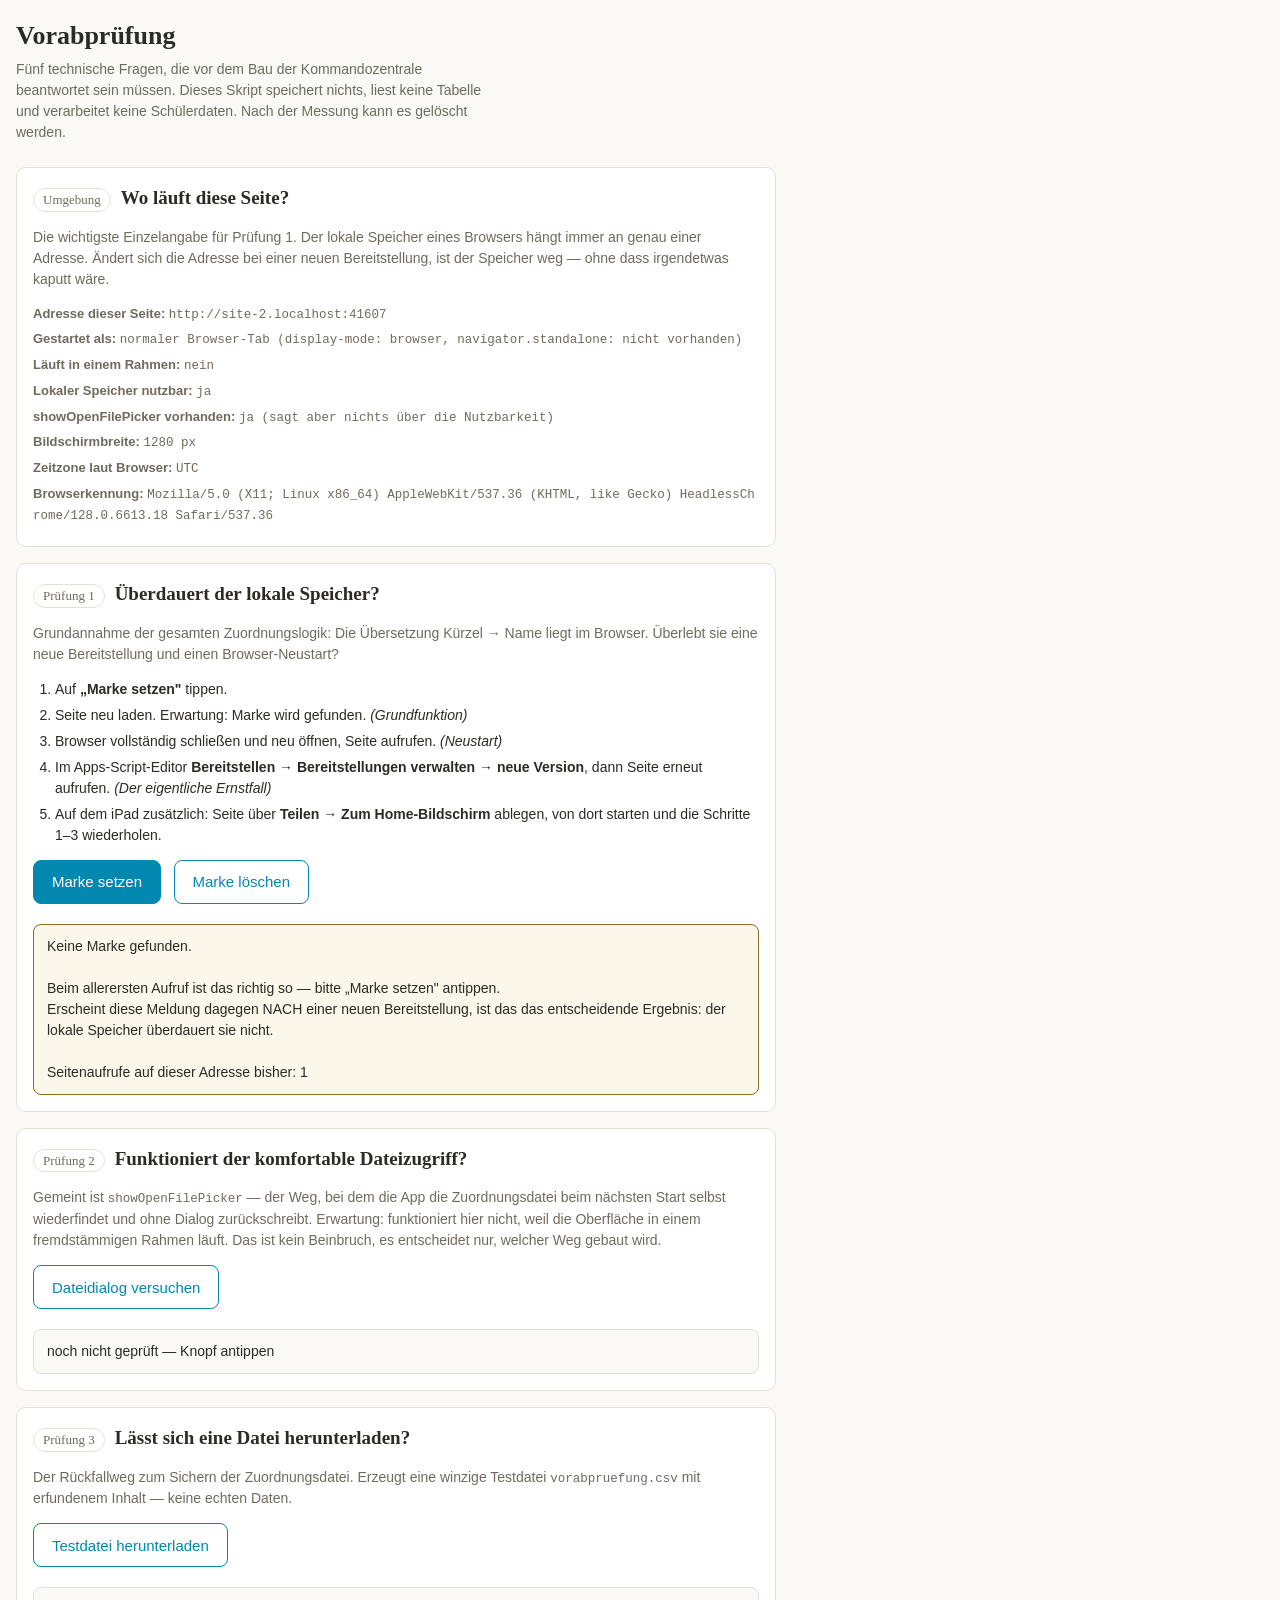
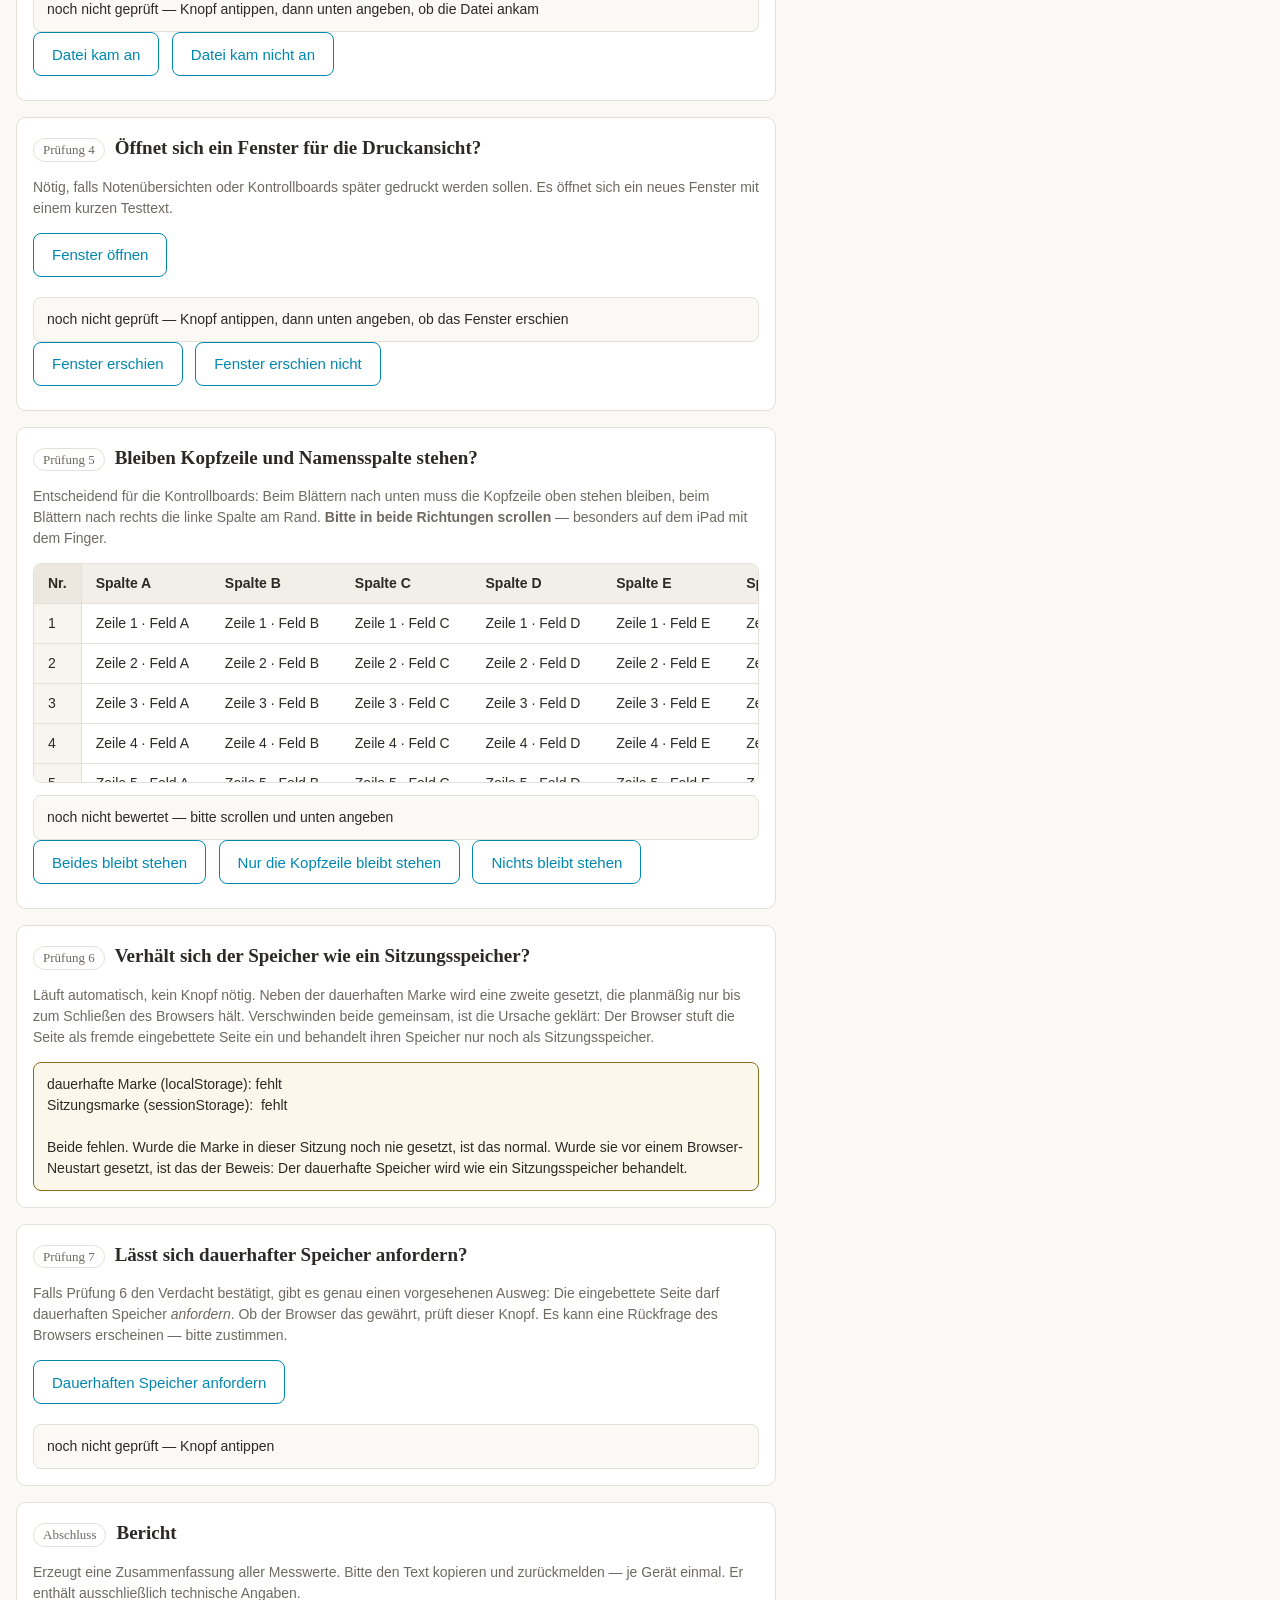
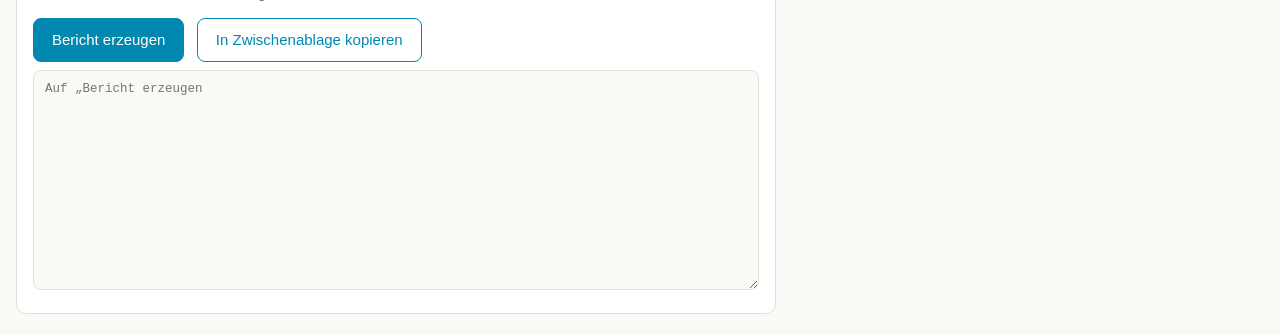
==== commit a94ad8a9: "Clarify report prompt: ask which browser and app mode, not just device The first iPad report was amb" ====
--- a/vorabpruefung/Index.html
+++ b/vorabpruefung/Index.html
@@ -770,7 +770,9 @@
     z.push('  6 Speicherart:      ' + befund.p6);
     z.push('  7 Speicheranforder.:' + befund.p7);
     z.push('');
-    z.push('GERAET (bitte von Hand ergaenzen, z. B. iPad / Dienst-PC): ');
+    z.push('GERAET UND BROWSER-APP (bitte von Hand ergaenzen — welches Geraet, und');
+    z.push('        welche App wurde geoeffnet: Safari / Firefox / Chrome / Edge?');
+    z.push('        Auf dem iPad zusaetzlich: Safari-Tab oder Home-Bildschirm-App?): ');
     z.push('SCHRITT (was ist seit dem Setzen der Marke passiert?');
     z.push('        nichts / neu geladen / Browser GANZ geschlossen und neu geoeffnet /');
     z.push('        neue Version bereitgestellt): ');
